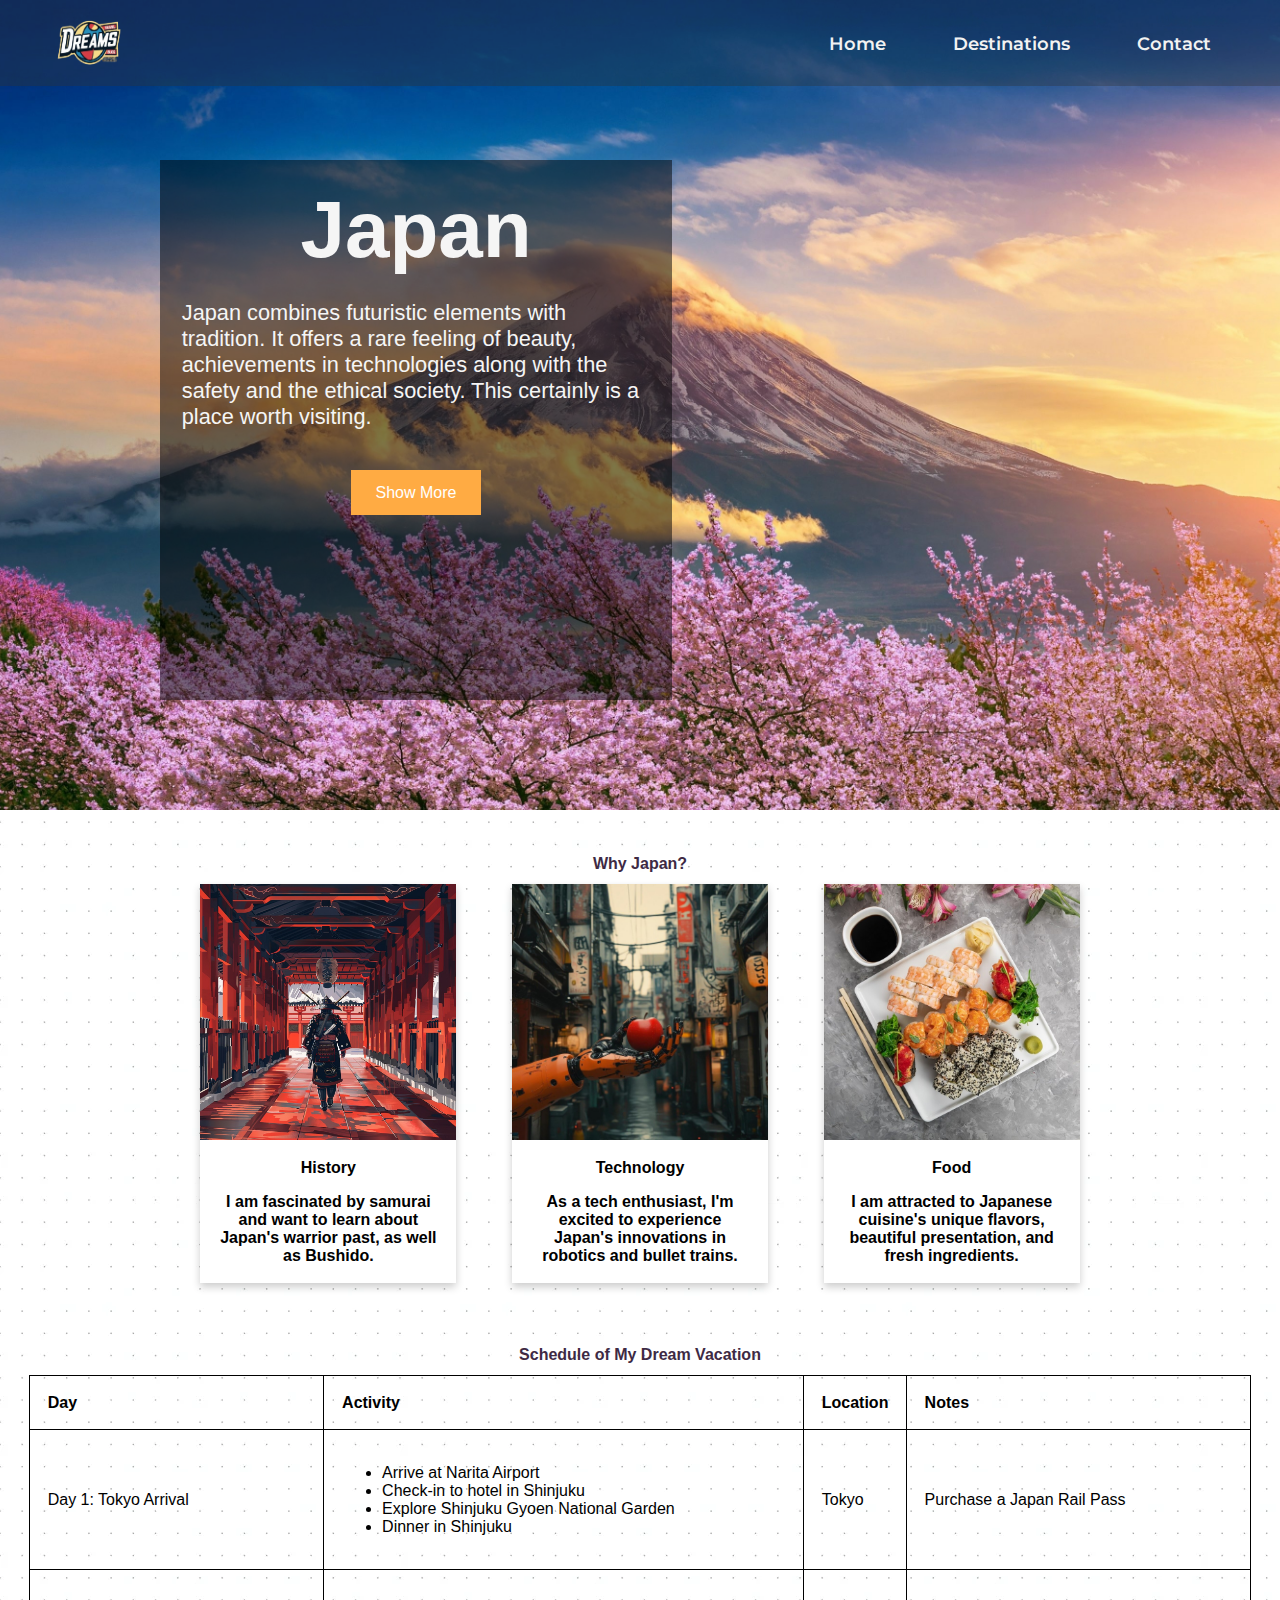
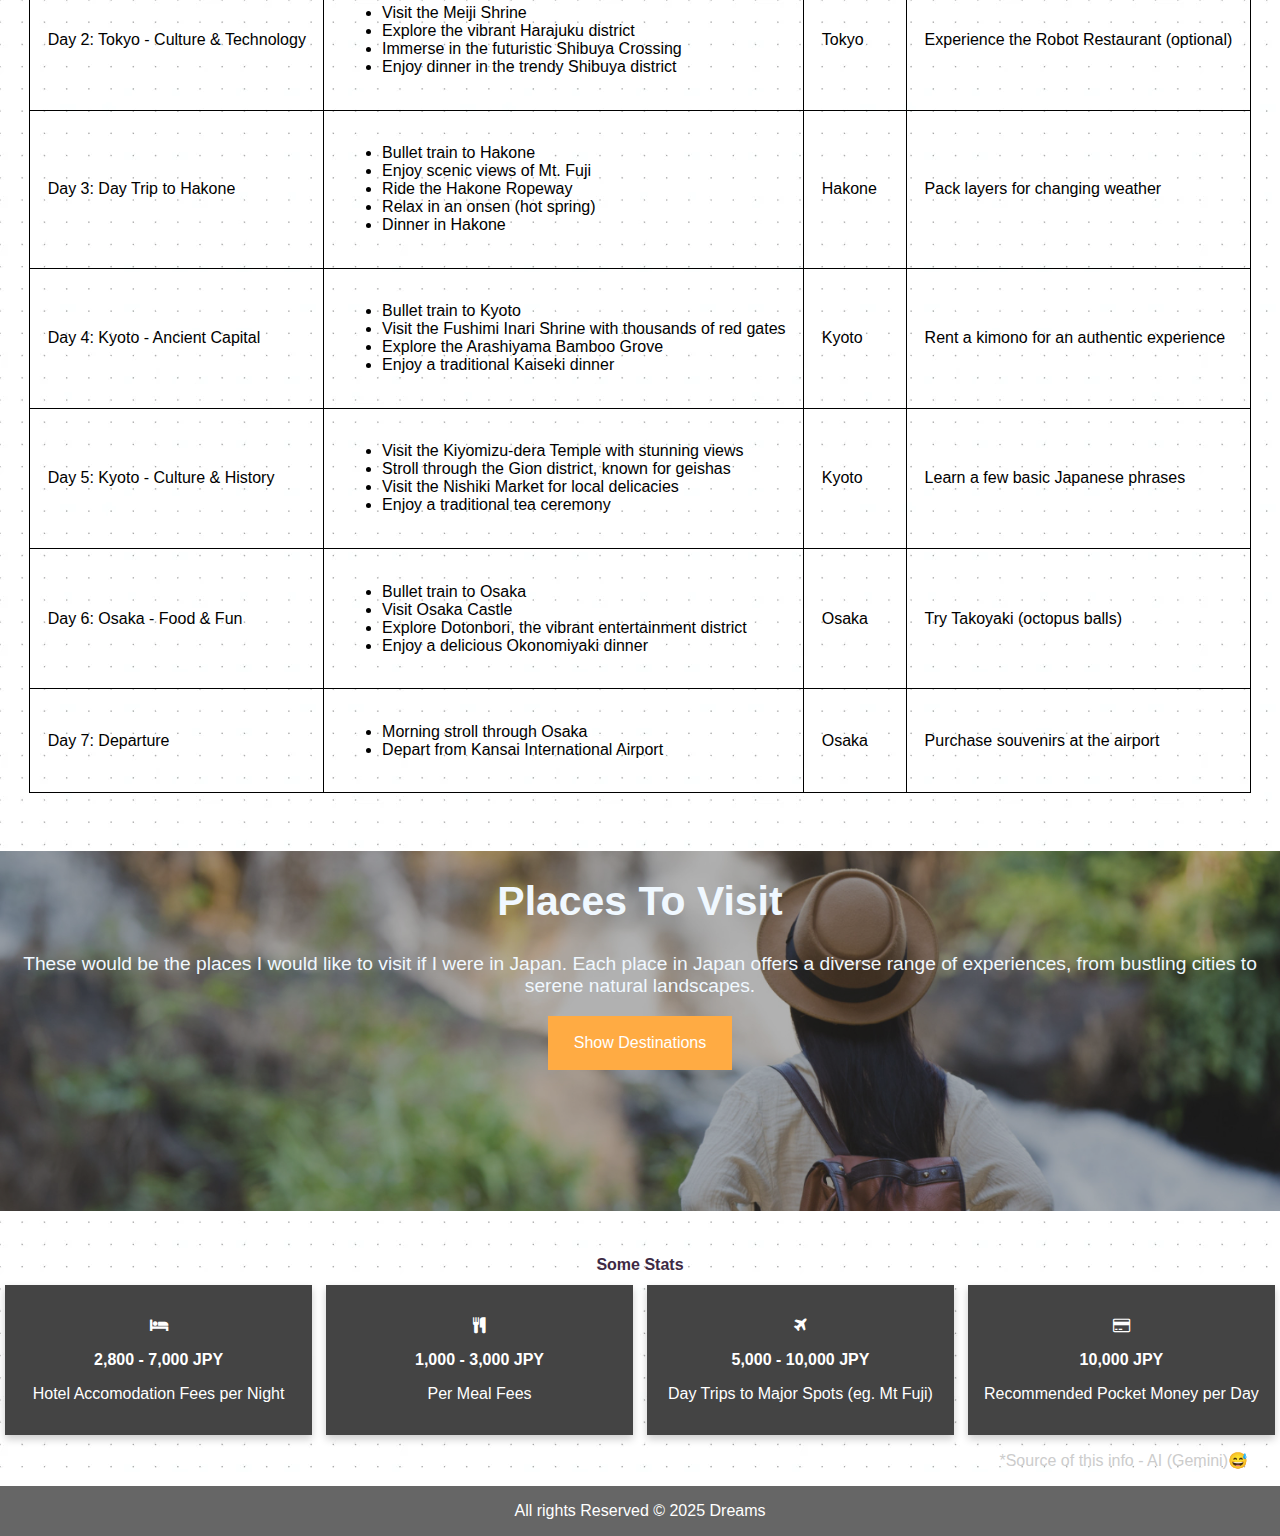
==== index.html @ f6b97162 "first commit" ====
<!DOCTYPE html>
<html>

<head>
    <meta name="viewport" content="width=device-width, initial-scale=1" />
    <link rel="stylesheet" href="style.css" />
    <link rel="stylesheet" href="https://cdnjs.cloudflare.com/ajax/libs/font-awesome/4.7.0/css/font-awesome.min.css">
    <link rel="icon" type="image/x-icon" href="logo.ico">
    <title>Dreams</title>
</head>

<body>

    <div class="intro-tab">
        <header>
            <img src="logo.png" alt="Logo" class="logo">
            <div class="topnav-main">
                <a class="active" href="#home">Home</a>
                <a href="#destinations">Destinations</a>
                <a href="contact.html">Contact</a>
            </div>
        </header>

        <img src="wmremove-transformed.jpeg" alt="Mt. Fuji" class="Fuji-img" />

        <div class="overlay-main">
            <h2>Japan</h2>
            <p>Japan combines futuristic elements with tradition. It offers a rare feeling of beauty, achievements in
                technologies along with the safety and the ethical society. This certainly is a place worth visiting.
            </p>
            <div class="show-more-japan"><a href="#destination-heading" class="button">Show More</a></div>
        </div>

    </div>

    <h1 id="destination-heading">Why Japan?</h1>

    <div class="usp-main">

        <span class="usp-sub">
            <img src="history-img.jpg" alt="History">
            <div class="usp-content">
                <h3>History</h3>
                <p>I am fascinated by samurai and want to learn about Japan's warrior past, as well as Bushido.</p>
            </div>
        </span>

        <span class="usp-sub">
            <img src="technology-img.jpeg" alt="Technology">
            <div class="usp-content">
                <h3>Technology</h3>
                <p>As a tech enthusiast, I'm excited to experience Japan's innovations in robotics and bullet trains.
                </p>
            </div>
        </span>

        <span class="usp-sub">
            <img src="food-img.jpeg" alt="Food">
            <div class="usp-content">
                <h3>Food</h3>
                <p>I am attracted to Japanese cuisine's unique flavors, beautiful presentation, and fresh ingredients.
                </p>
            </div>
        </span>

    </div>

    <br>
    <h1 id="destination-heading">Schedule of My Dream Vacation</h1>
    <table>
        <tr>
            <th>Day</th>
            <th>Activity</th>
            <th>Location</th>
            <th>Notes</th>
        </tr>
        <tr>
            <td>Day 1: Tokyo Arrival</td>
            <td>
                <ul>
                    <li>Arrive at Narita Airport</li>
                    <li>Check-in to hotel in Shinjuku</li>
                    <li>Explore Shinjuku Gyoen National Garden</li>
                    <li>Dinner in Shinjuku</li>
                </ul>
            </td>
            <td>Tokyo</td>
            <td>Purchase a Japan Rail Pass</td>
        </tr>
        <tr>
            <td>Day 2: Tokyo - Culture & Technology</td>
            <td>
                <ul>
                    <li>Visit the Meiji Shrine</li>
                    <li>Explore the vibrant Harajuku district</li>
                    <li>Immerse in the futuristic Shibuya Crossing</li>
                    <li>Enjoy dinner in the trendy Shibuya district</li>
                </ul>
            </td>
            <td>Tokyo</td>
            <td>Experience the Robot Restaurant (optional)</td>
        </tr>
        <tr>
            <td>Day 3: Day Trip to Hakone</td>
            <td>
                <ul>
                    <li>Bullet train to Hakone</li>
                    <li>Enjoy scenic views of Mt. Fuji</li>
                    <li>Ride the Hakone Ropeway</li>
                    <li>Relax in an onsen (hot spring)</li>
                    <li>Dinner in Hakone</li>
                </ul>
            </td>
            <td>Hakone</td>
            <td>Pack layers for changing weather</td>
        </tr>
        <tr>
            <td>Day 4: Kyoto - Ancient Capital</td>
            <td>
                <ul>
                    <li>Bullet train to Kyoto</li>
                    <li>Visit the Fushimi Inari Shrine with thousands of red gates</li>
                    <li>Explore the Arashiyama Bamboo Grove</li>
                    <li>Enjoy a traditional Kaiseki dinner</li>
                </ul>
            </td>
            <td>Kyoto</td>
            <td>Rent a kimono for an authentic experience</td>
        </tr>
        <tr>
            <td>Day 5: Kyoto - Culture & History</td>
            <td>
                <ul>
                    <li>Visit the Kiyomizu-dera Temple with stunning views</li>
                    <li>Stroll through the Gion district, known for geishas</li>
                    <li>Visit the Nishiki Market for local delicacies</li>
                    <li>Enjoy a traditional tea ceremony</li>
                </ul>
            </td>
            <td>Kyoto</td>
            <td>Learn a few basic Japanese phrases</td>
        </tr>
        <tr>
            <td>Day 6: Osaka - Food & Fun</td>
            <td>
                <ul>
                    <li>Bullet train to Osaka</li>
                    <li>Visit Osaka Castle</li>
                    <li>Explore Dotonbori, the vibrant entertainment district</li>
                    <li>Enjoy a delicious Okonomiyaki dinner</li>
                </ul>
            </td>
            <td>Osaka</td>
            <td>Try Takoyaki (octopus balls)</td>
        </tr>
        <tr>
            <td>Day 7: Departure</td>
            <td>
                <ul>
                    <li>Morning stroll through Osaka</li>
                    <li>Depart from Kansai International Airport</li>
                </ul>
            </td>
            <td>Osaka</td>
            <td>Purchase souvenirs at the airport</td>
        </tr>
    </table>

    <div class="destination-hint-main">
        <img src="7585.jpg" alt="destination hinter">
        <div class="darkner"></div>
        <div class="destination-hint-content">
            <h1>Places To Visit</h1>
            <p>These would be the places I would like to visit if I were in Japan. Each place in Japan offers a
                diverse
                range of experiences, from bustling cities to serene natural landscapes.</p>
            <a href="#">Show Destinations</a>
        </div>
    </div>


    <h1 id="destination-heading">Some Stats</h1>

    <div class="stats-main">
        <div class="stats-item">
            <div class="stats-item-card">
                <p><i class="fa fa-hotel"></i></p>
                <h3>2,800 - 7,000 JPY</h3>
                <p>Hotel Accomodation Fees per Night</p>
            </div>
        </div>

        <div class="stats-item">
            <div class="stats-item-card">
                <p><i class="fa fa-cutlery"></i></p>
                <h3>1,000 - 3,000 JPY</h3>
                <p>Per Meal Fees</p>
            </div>
        </div>

        <div class="stats-item">
            <div class="stats-item-card">
                <p><i class="fa fa-plane"></i></p>
                <h3>5,000 - 10,000 JPY</h3>
                <p>Day Trips to Major Spots (eg. Mt Fuji)</p>
            </div>
        </div>

        <div class="stats-item">
            <div class="stats-item-card">
                <p><i class="fa fa-credit-card"></i></p>
                <h3>10,000 JPY</h3>
                <p>Recommended Pocket Money per Day</p>
            </div>
        </div>
    </div>
    <p class="stats-source">*Source of this info - AI (Gemini)😅</p>

    <div class="footer">
        <p>All rights Reserved &#xA9; 2025 Dreams</p>
    </div>
    <!-- <br><br><br><br> -->
</body>

</html>
---- style.css ----
@import url('https://fonts.googleapis.com/css2?family=Montserrat:ital,wght@0,100..900;1,100..900&display=swap');

* {
    font-size: 16px;
}

html {
    scroll-behavior: smooth;
}

body {
    margin: 0;
    font-family: Arial, Helvetica, sans-serif;
    background-color: whitesmoke;
    background-image: url("dot-grid.webp");
}

.intro-tab {
    display: grid;
    grid-template-columns: 1fr;
    grid-template-rows: 1fr;
    height: 90vh;
}

.logo {
    margin-left: 2%;
    width: 10%;
}

header {
    grid-row: 1/2;
    grid-column: 1/2;
    z-index: 1;

    display: flex;
    justify-content: space-between;
    background-color: rgba(50, 50, 50, .35);
    height: 10%;
}

.topnav-main {
    flex-grow: 1;
    margin: 0 4vw;
    display: flex;
    justify-content: right;
    align-items: center;
    overflow: hidden;
    width: 100%;
    gap: 2em;
}


.topnav-main a {
    font-family: "Montserrat", sans-serif;
    float: left;
    color: #f2f2f2;
    font-weight: 600;
    text-align: center;
    align-content: center;
    padding: 1.1em 1em;
    text-decoration: none;
    font-size: max(16px, 1.1em);
    transition: all .3s;
}

.topnav-main a:hover {
    background-color: #ddd;
    color: black;
}

.Fuji-img {
    grid-row: 1/2;
    grid-column: 1/2;
    height: 90vh;
    width: 100%;
    object-fit: cover;
}

.overlay-main {
    grid-row: 1/2;
    grid-column: 1/2;
    justify-self: left;
    align-self: center;

    /* border-radius: 1em; */

    margin: 10em;
    width: 40vw;
    height: 60vh;
    background-color: rgba(0, 0, 0, 0.5);
}

.overlay-main h2 {
    margin: .3em;
    color: whitesmoke;
    font-size: max(16px, 5em);
    font-weight: 600;
    text-align: center;
}

.overlay-main p {
    margin: 1em;
    color: whitesmoke;
    font-size: max(16px, 1.7vw);
}

.show-more-japan {
    display: block;
    justify-self: center;
    padding-top: 2em;
}

.show-more-japan a {
    background-color: rgb(255, 171, 67);
    color: white;
    padding: 14px 25px;
    text-align: center;
    text-decoration: none;
    transition: all .3s;
    /* border-radius: .5em; */
  }

.show-more-japan a:hover {
    background-color: rgb(221, 133, 27);
    color: white;
}

#destination-heading {
    margin-top: 5vh;
    text-align: center;
    font-size: minmax(16px, 3em);
    font-weight: 600;
    color: rgb(62, 42, 68);
}

.usp-sub h3 {
    font-size: minmax(16px, 2.5vh);
    margin: 1.5vh 0;
    /* margin-bottom: ; */
}

.usp-sub, .usp-sub img {
    width: 20vw;
    text-align: center;
}

.usp-main {
    justify-self: center;
}

.usp-sub {
    margin: 0 2vw;
    /* padding: 5vh 2vw; */
    display: inline-block;
    background-color: white;
    /* border: 2px solid #ccc; */
    box-shadow: 0 4px 8px 0 rgba(0,0,0,0.2);
    transition: .3s;
}

.usp-sub:hover {
    box-shadow: 0 15px 25px 0 rgba(0,0,0,0.2);
  }

.usp-main p {
    font-family: Arial, Helvetica, sans-serif;
    font-weight: 700;
}

.usp-content {
    padding: 2px 16px;
}

.darkner {
    grid-row: 1/2;
    grid-column: 1/2;

    background-color: rgba(0, 0, 0, .3);
}

.destination-hint-main {
    display: grid;
    grid-template-rows: 40vh;
    grid-template-columns: 100%;

    margin-top: 6.4vh;
}

.destination-hint-main img {
    grid-row: 1/2;
    grid-column: 1/2;

    height: 100%;
    width: 100%;
    object-fit: cover;
}

.destination-hint-content {
    grid-row: 1/2;
    grid-column: 1/2;
}

.destination-hint-content h1 {
    color: aliceblue;
    font-size: max(16px, 3.2vw);
    text-align: center;
}

.destination-hint-content p {
    color: aliceblue;
    font-size:  max(16px, 1.5vw);
    text-align: center;
}

.destination-hint-content a {
    background-color: rgb(255, 171, 67);
    color: white;
    padding: 2vh 2vw;
    text-align: center;
    text-decoration: none;
    transition: all .3s;
    display: block;
    justify-self: center;
  }

.destination-hint-content a:hover {
    background-color: rgb(221, 133, 27);
    color: white;
}

.stats-main {
    margin: 0;
    box-sizing: border-box;
    display: flex;
    flex-direction: row;
    gap: .3vw;
}

.stats-item {
    float: left;
    width: 25%;
    padding: 0 5px;
    box-sizing: border-box;
  }

.stats-item-card {
    box-shadow: 0 4px 8px 0 rgba(0, 0, 0, 0.2);
    padding: 16px;
    text-align: center;
    background-color: #444;
    color: white;
    box-sizing: border-box;
}

.stats-source {
    text-align: right;
    padding: 0 2em;
    color: #ccc;
}

.footer {
    /* position: fixed; */
    display: flex;
    flex-direction: column;
    flex-grow: 1;
    left: 0;
    bottom: 0;
    width: 100%;
    height: 100%;
    background-color: #666;
    color: white;
    text-align: center;
}

table {
    justify-self: center;
}

table, th, td {
    border: 1px solid black;
    border-collapse: collapse;
}
th, td {
    padding: 1.1em;
    text-align: left;
}
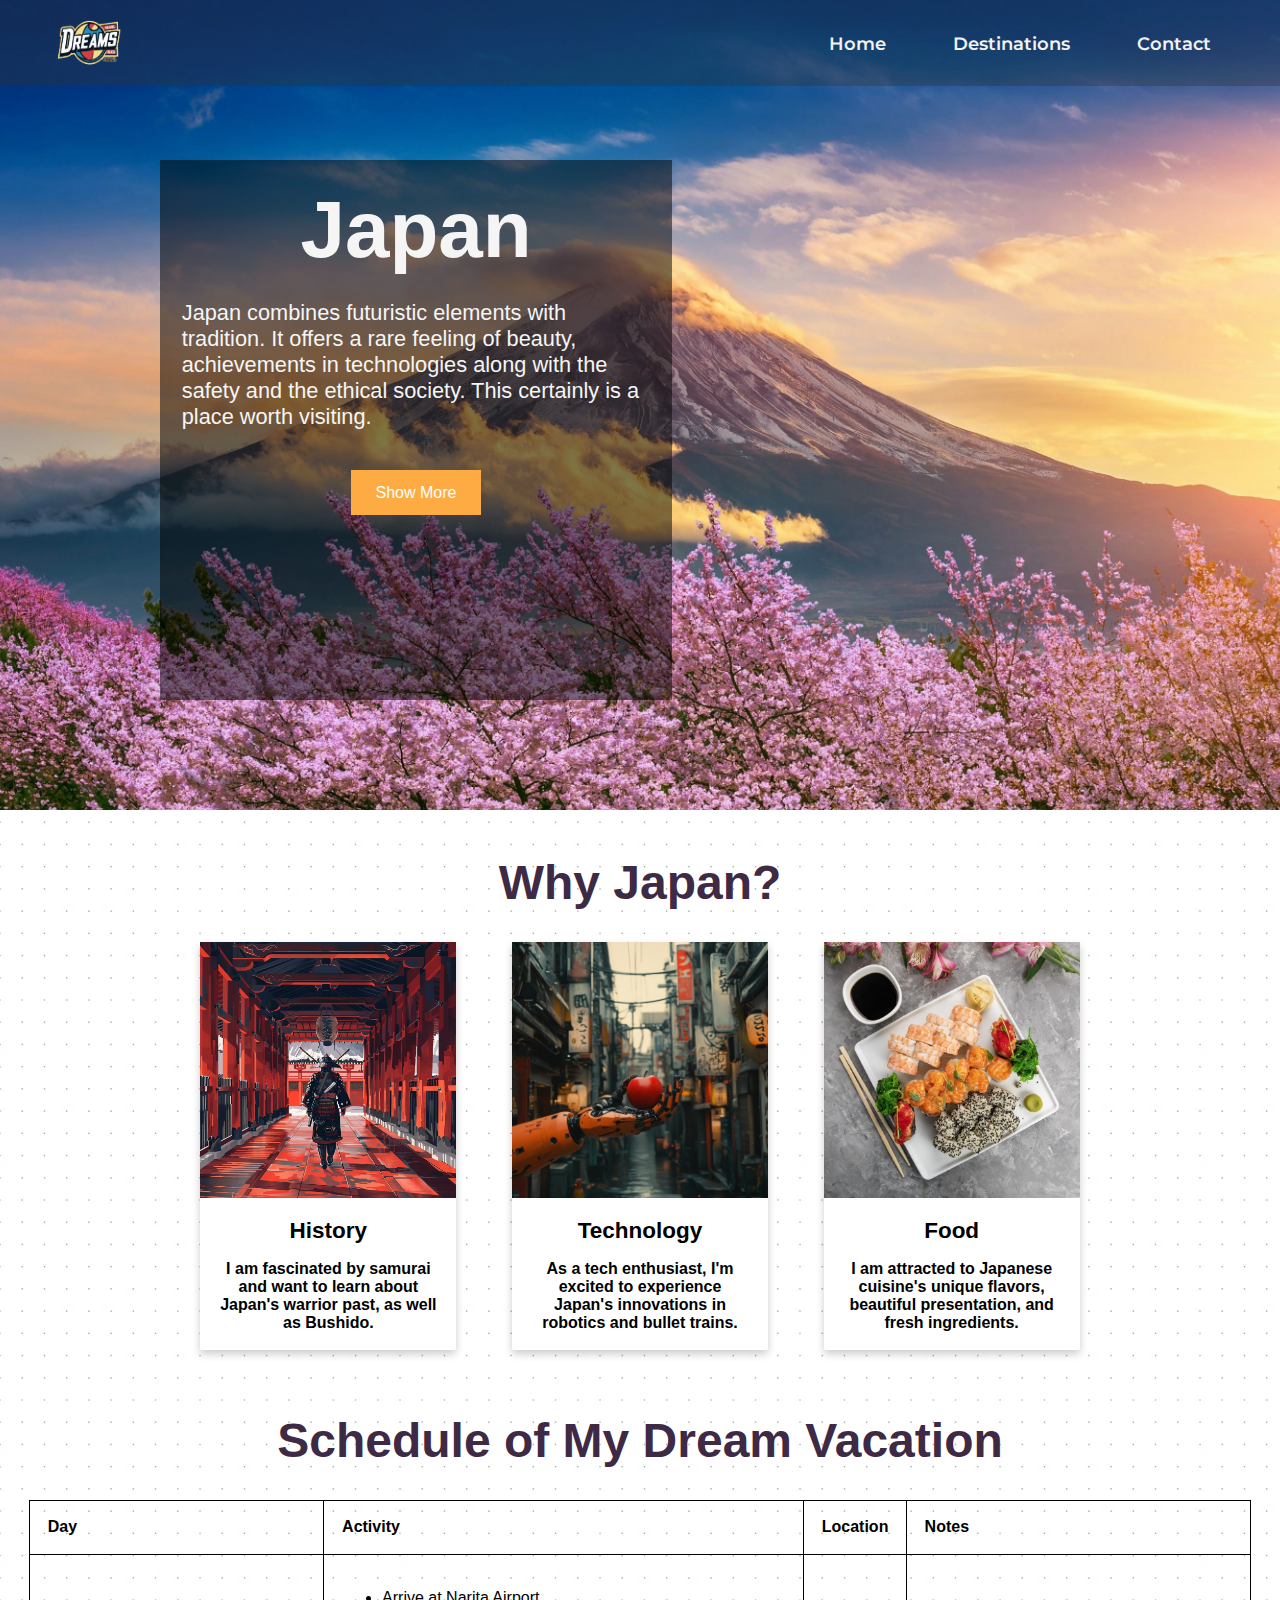
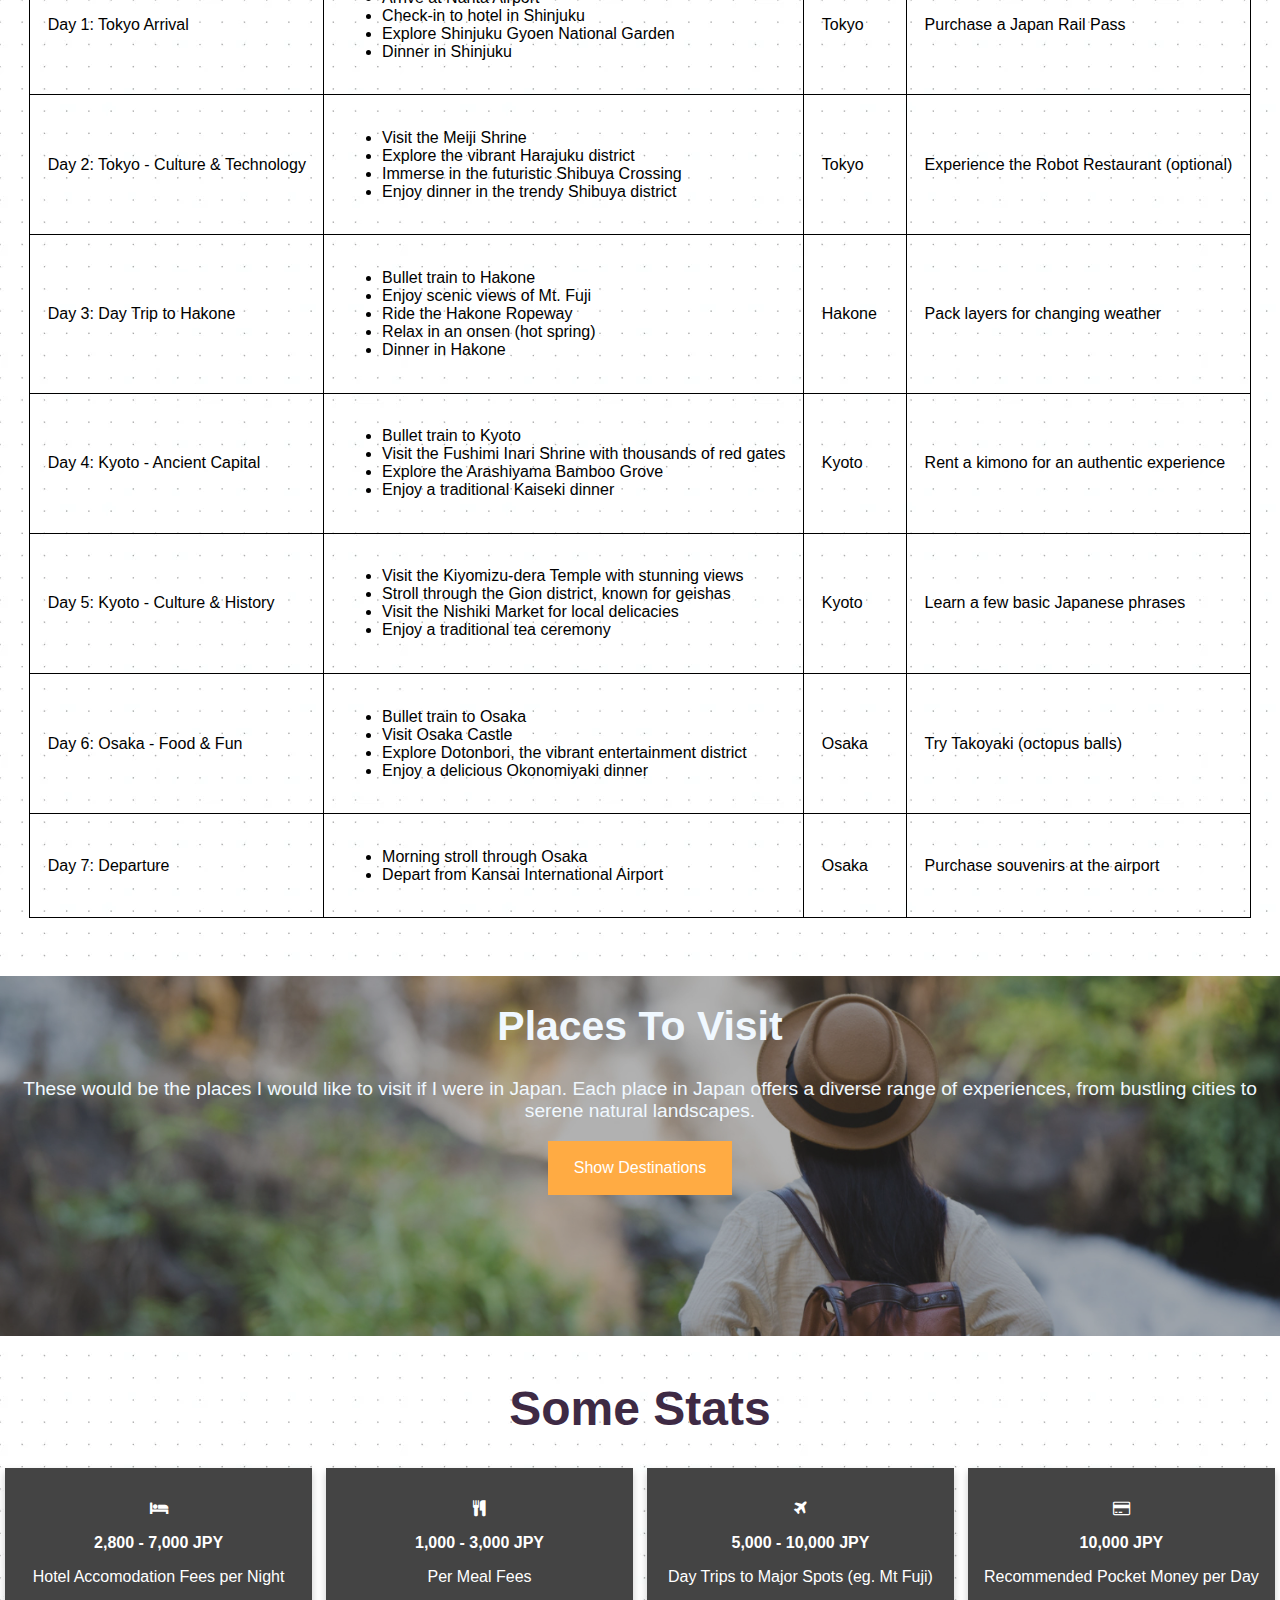
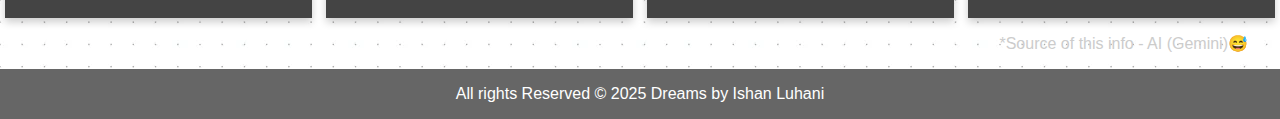
==== commit fe14144a: "Added and Corrected Contact page" ====
--- a/index.html
+++ b/index.html
@@ -217,7 +217,7 @@
     <p class="stats-source">*Source of this info - AI (Gemini)😅</p>
 
     <div class="footer">
-        <p>All rights Reserved &#xA9; 2025 Dreams</p>
+        <p>All rights Reserved &#xA9; 2025 Dreams by Ishan Luhani</p>
     </div>
     <!-- <br><br><br><br> -->
 </body>
--- a/style.css
+++ b/style.css
@@ -128,13 +128,13 @@
 #destination-heading {
     margin-top: 5vh;
     text-align: center;
-    font-size: minmax(16px, 3em);
+    font-size: max(16px, 3em);
     font-weight: 600;
     color: rgb(62, 42, 68);
 }
 
 .usp-sub h3 {
-    font-size: minmax(16px, 2.5vh);
+    font-size: max(16px, 2.5vh);
     margin: 1.5vh 0;
     /* margin-bottom: ; */
 }
